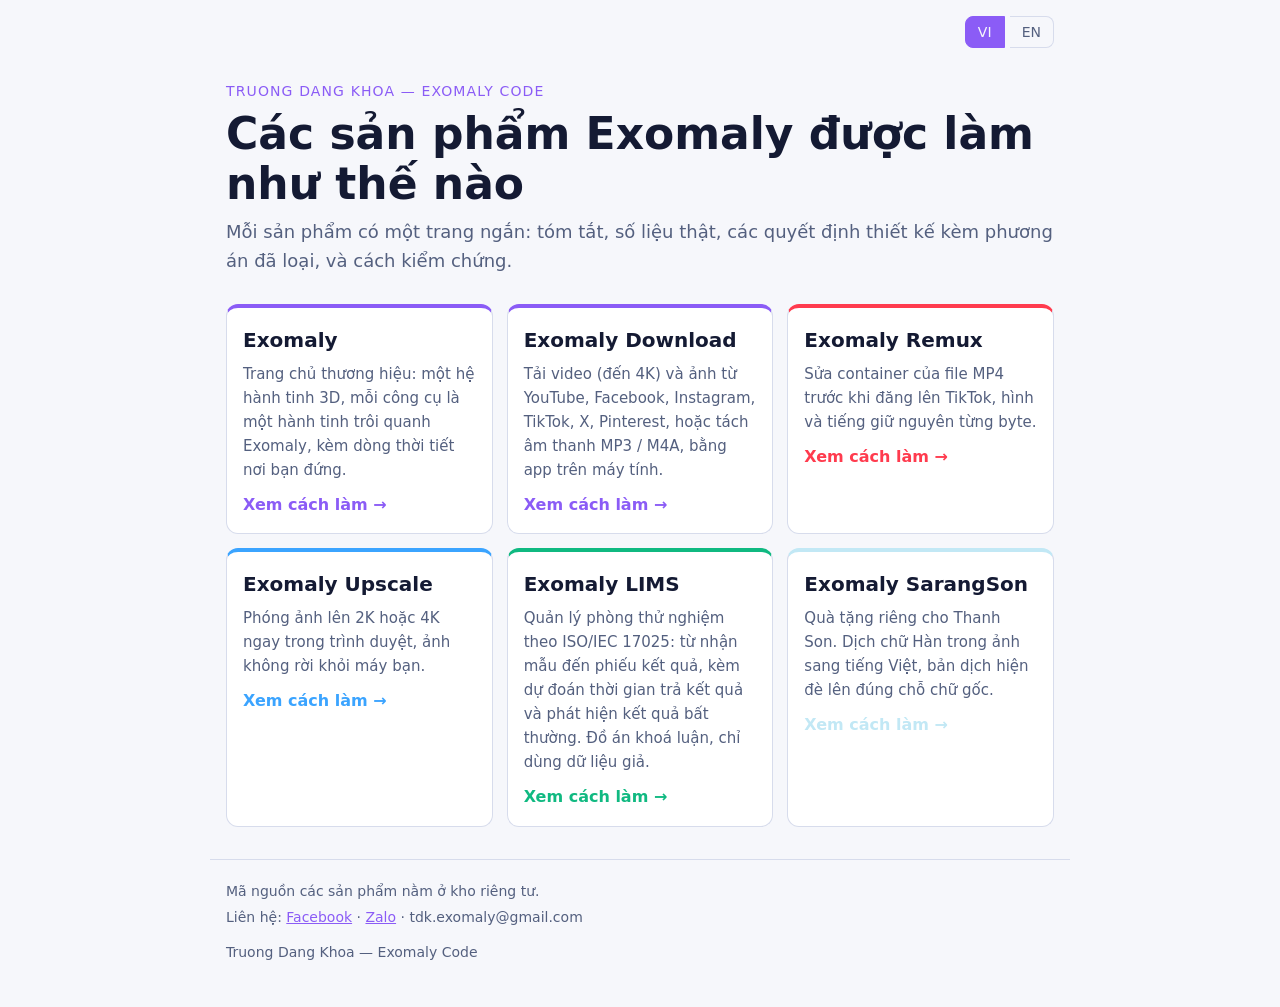
==== docs/index.html @ b7ae2a00 "Home: he hanh tinh 3D len mang 31/10/2026 (content, pages)" ====
<!doctype html>
<html lang="vi" data-lang="vi">
<head>
<meta charset="utf-8">
<meta name="viewport" content="width=device-width, initial-scale=1">
<title>Truong Dang Khoa — Exomaly Code · Cách làm</title>
<meta name="description" content="Cách các sản phẩm Exomaly được làm">
<link rel="stylesheet" href="style.css">
<script src="app.js"></script>
</head>
<body style="--accent: #8B5CF6">
<header class="top">
  <span></span>
  <div class="langs" role="group" aria-label="Language">
    <button type="button" data-set-lang="vi">VI</button>
    <button type="button" data-set-lang="en">EN</button>
  </div>
</header>
<main>
  <p class="eyebrow">Truong Dang Khoa — Exomaly Code</p>
  <h1><span lang="vi">Các sản phẩm Exomaly được làm như thế nào</span><span lang="en">How the Exomaly products are built</span></h1>
  <p class="tagline"><span lang="vi">Mỗi sản phẩm có một trang ngắn: tóm tắt, số liệu thật, các quyết định thiết kế kèm phương án đã loại, và cách kiểm chứng.</span><span lang="en">One short page per product: a summary, real figures, the design decisions with the alternatives rejected, and how it is verified.</span></p>
  <div class="cards"><a class="card" href="home.html" style="--accent: #8B5CF6"><h2>Exomaly</h2><p><span lang="vi">Trang chủ thương hiệu: một hệ hành tinh 3D, mỗi công cụ là một hành tinh trôi quanh Exomaly, kèm dòng thời tiết nơi bạn đứng.</span><span lang="en">Brand home page: a 3D planetary system where each tool is a planet drifting round Exomaly, with a weather line for where you are.</span></p><span class="go"><span lang="vi">Xem cách làm</span><span lang="en">See how it is built</span> →</span></a><a class="card" href="download.html" style="--accent: #8B5CF6"><h2>Exomaly Download</h2><p><span lang="vi">Tải video (đến 4K) và ảnh từ YouTube, Facebook, Instagram, TikTok, X, Pinterest, hoặc tách âm thanh MP3 / M4A, bằng app trên máy tính.</span><span lang="en">Download videos (up to 4K) and pictures from YouTube, Facebook, Instagram, TikTok, X and Pinterest, or extract MP3 / M4A audio, with an app on your PC.</span></p><span class="go"><span lang="vi">Xem cách làm</span><span lang="en">See how it is built</span> →</span></a><a class="card" href="remux.html" style="--accent: #FF3B4E"><h2>Exomaly Remux</h2><p><span lang="vi">Sửa container của file MP4 trước khi đăng lên TikTok, hình và tiếng giữ nguyên từng byte.</span><span lang="en">Fixes the container of an MP4 file before posting to TikTok, picture and sound unchanged byte for byte.</span></p><span class="go"><span lang="vi">Xem cách làm</span><span lang="en">See how it is built</span> →</span></a><a class="card" href="upscale.html" style="--accent: #3BA4FF"><h2>Exomaly Upscale</h2><p><span lang="vi">Phóng ảnh lên 2K hoặc 4K ngay trong trình duyệt, ảnh không rời khỏi máy bạn.</span><span lang="en">Upscales images to 2K or 4K right in the browser, your image never leaves your device.</span></p><span class="go"><span lang="vi">Xem cách làm</span><span lang="en">See how it is built</span> →</span></a><a class="card" href="lims.html" style="--accent: #10B981"><h2>Exomaly LIMS</h2><p><span lang="vi">Quản lý phòng thử nghiệm theo ISO/IEC 17025: từ nhận mẫu đến phiếu kết quả, kèm dự đoán thời gian trả kết quả và phát hiện kết quả bất thường. Đồ án khoá luận, chỉ dùng dữ liệu giả.</span><span lang="en">Laboratory management to ISO/IEC 17025, from sample receipt to the test report, with turnaround-time prediction and anomaly detection. A thesis project, synthetic data only.</span></p><span class="go"><span lang="vi">Xem cách làm</span><span lang="en">See how it is built</span> →</span></a><a class="card" href="sarangson.html" style="--accent: #C2E8F5"><h2>Exomaly SarangSon</h2><p><span lang="vi">Quà tặng riêng cho Thanh Son. Dịch chữ Hàn trong ảnh sang tiếng Việt, bản dịch hiện đè lên đúng chỗ chữ gốc.</span><span lang="en">A private gift for Thanh Son. Translates Korean text in a photo into Vietnamese, with the translation shown over the original words.</span></p><span class="go"><span lang="vi">Xem cách làm</span><span lang="en">See how it is built</span> →</span></a></div>
</main>
<footer>
  <p><span lang="vi">Mã nguồn các sản phẩm nằm ở kho riêng tư.</span><span lang="en">Source code is kept in private repositories.</span></p>
  <p><span lang="vi">Liên hệ</span><span lang="en">Contact</span>: <a href="https://www.facebook.com/Exomaly">Facebook</a> · <a href="https://zalo.me/0334934592">Zalo</a> · tdk.exomaly@gmail.com</p>
  <p class="brand">Truong Dang Khoa — Exomaly Code</p>
</footer>
</body>
</html>
---- docs/style.css ----
:root {
  --bg: #070b18;
  --panel: #0f1630;
  --line: #243056;
  --text: #e8edf9;
  --muted: #9aa7c7;
  --accent: #8b5cf6;
}
@media (prefers-color-scheme: light) {
  :root:not([data-theme="dark"]) {
    --bg: #f6f7fb;
    --panel: #ffffff;
    --line: #d7dcec;
    --text: #141a33;
    --muted: #54607f;
  }
}
* { box-sizing: border-box; }
html { -webkit-text-size-adjust: 100%; }
body {
  margin: 0;
  background: var(--bg);
  color: var(--text);
  font: 16px/1.6 system-ui, -apple-system, "Segoe UI", Roboto, sans-serif;
}
a { color: var(--accent); }
html[data-lang="en"] [lang="vi"],
html:not([data-lang="en"]) [lang="en"] { display: none !important; }

.top, main, footer { max-width: 860px; margin: 0 auto; padding-left: 16px; padding-right: 16px; }
.top { display: flex; justify-content: space-between; align-items: center; padding-top: 16px; padding-bottom: 8px; }
.back { text-decoration: none; color: var(--muted); }
.langs button {
  font: inherit; font-size: 14px; color: var(--muted); background: transparent;
  border: 1px solid var(--line); padding: 4px 12px; cursor: pointer;
}
.langs button:first-child { border-radius: 8px 0 0 8px; }
.langs button:last-child { border-radius: 0 8px 8px 0; border-left: 0; }
html[data-lang="en"] .langs [data-set-lang="en"],
html:not([data-lang="en"]) .langs [data-set-lang="vi"] { color: var(--bg); background: var(--accent); border-color: var(--accent); }

main { padding-top: 24px; padding-bottom: 32px; }
.eyebrow { margin: 0; color: var(--accent); font-size: 14px; letter-spacing: .08em; text-transform: uppercase; }
h1 { margin: 6px 0 8px; font-size: clamp(28px, 6vw, 44px); line-height: 1.15; }
.tagline { margin: 0 0 16px; color: var(--muted); font-size: 18px; }
.cta {
  display: inline-block; padding: 10px 18px; border-radius: 10px; text-decoration: none;
  color: var(--bg); background: var(--accent); font-weight: 600;
}
section { margin-top: 40px; }
h2 { display: flex; align-items: center; gap: 12px; font-size: 22px; margin: 0 0 14px; }
h2 .n {
  display: inline-grid; place-items: center; width: 30px; height: 30px; border-radius: 50%;
  font-size: 15px; color: var(--bg); background: var(--accent);
}
ul { padding-left: 20px; margin: 0; }
li { margin: 8px 0; }

.stats { display: grid; grid-template-columns: repeat(auto-fit, minmax(210px, 1fr)); gap: 12px; }
.stat { background: var(--panel); border: 1px solid var(--line); border-radius: 12px; padding: 14px 16px; }
.stat .v { font-size: 26px; font-weight: 700; color: var(--accent); line-height: 1.2; }
.stat .k { margin-top: 4px; color: var(--muted); font-size: 14px; }
.asof { color: var(--muted); font-size: 14px; }

.dec { background: var(--panel); border: 1px solid var(--line); border-left: 4px solid var(--accent); border-radius: 12px; padding: 14px 16px; margin: 12px 0; }
.dec h3 { margin: 0 0 8px; font-size: 17px; }
.dec dl { margin: 0; }
.dec dt { margin-top: 8px; font-size: 13px; color: var(--muted); text-transform: uppercase; letter-spacing: .06em; }
.dec dd { margin: 2px 0 0; }

.cards { display: grid; grid-template-columns: repeat(auto-fit, minmax(260px, 1fr)); gap: 14px; margin-top: 28px; }
.card {
  display: block; text-decoration: none; color: var(--text); background: var(--panel);
  border: 1px solid var(--line); border-top: 4px solid var(--accent); border-radius: 12px; padding: 16px;
}
.card:hover { border-color: var(--accent); }
.card h2 { margin: 0 0 6px; font-size: 20px; }
.card p { margin: 0 0 10px; color: var(--muted); font-size: 15px; }
.card .go { color: var(--accent); font-weight: 600; }

footer { padding-top: 16px; padding-bottom: 40px; color: var(--muted); font-size: 14px; border-top: 1px solid var(--line); }
footer p { margin: 4px 0; }
footer .brand { margin-top: 12px; }
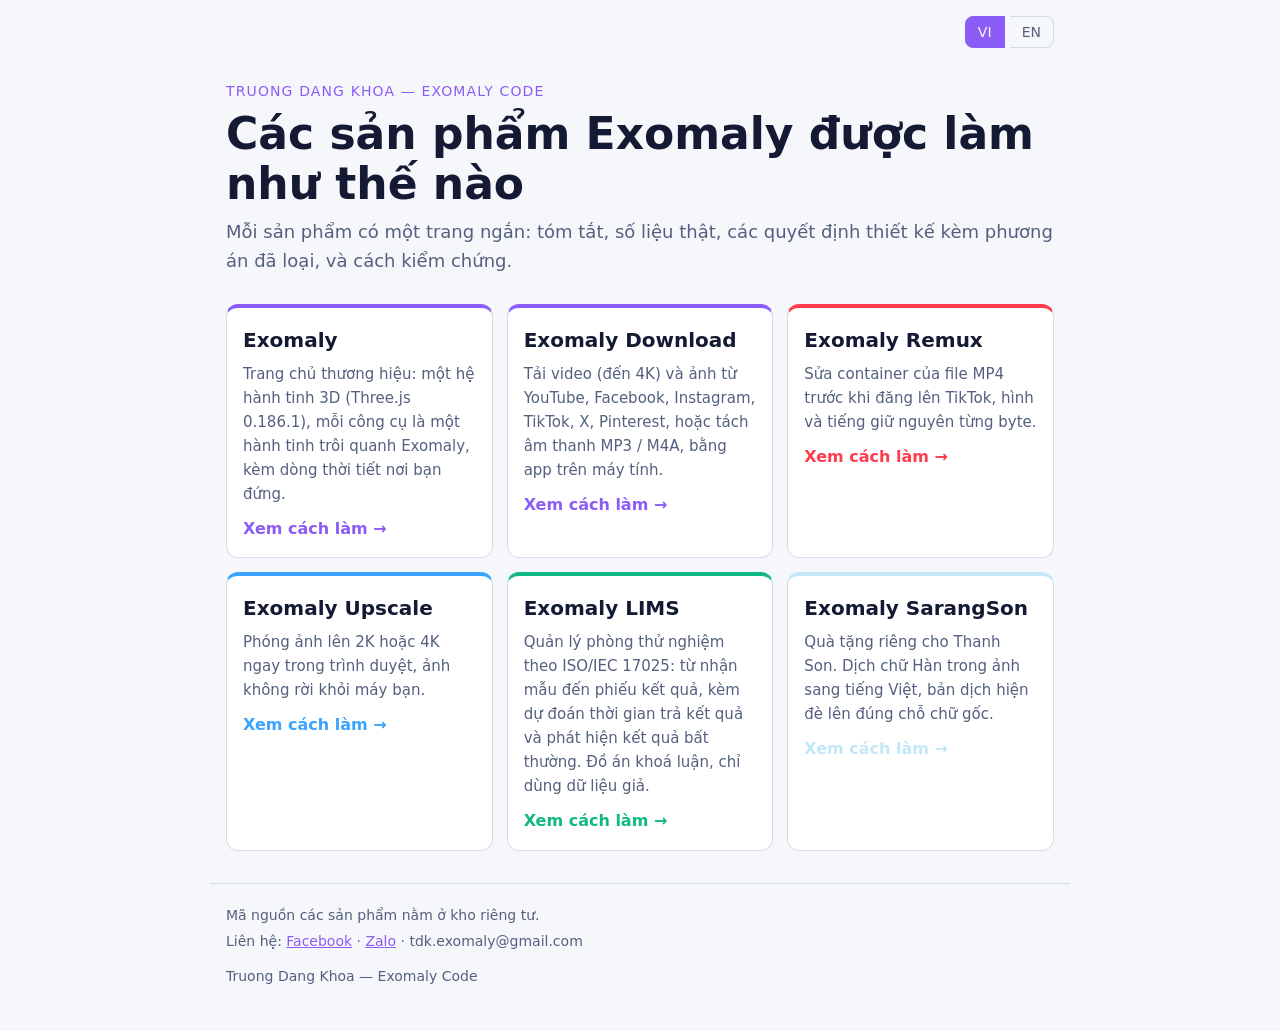
==== commit a4b2dcd4: "Trang Cach lam: muc Exomaly (trang chu) cap nhat so lieu 02/11 va he hanh tinh moi" ====
--- a/docs/index.html
+++ b/docs/index.html
@@ -20,7 +20,7 @@
   <p class="eyebrow">Truong Dang Khoa — Exomaly Code</p>
   <h1><span lang="vi">Các sản phẩm Exomaly được làm như thế nào</span><span lang="en">How the Exomaly products are built</span></h1>
   <p class="tagline"><span lang="vi">Mỗi sản phẩm có một trang ngắn: tóm tắt, số liệu thật, các quyết định thiết kế kèm phương án đã loại, và cách kiểm chứng.</span><span lang="en">One short page per product: a summary, real figures, the design decisions with the alternatives rejected, and how it is verified.</span></p>
-  <div class="cards"><a class="card" href="home.html" style="--accent: #8B5CF6"><h2>Exomaly</h2><p><span lang="vi">Trang chủ thương hiệu: một hệ hành tinh 3D, mỗi công cụ là một hành tinh trôi quanh Exomaly, kèm dòng thời tiết nơi bạn đứng.</span><span lang="en">Brand home page: a 3D planetary system where each tool is a planet drifting round Exomaly, with a weather line for where you are.</span></p><span class="go"><span lang="vi">Xem cách làm</span><span lang="en">See how it is built</span> →</span></a><a class="card" href="download.html" style="--accent: #8B5CF6"><h2>Exomaly Download</h2><p><span lang="vi">Tải video (đến 4K) và ảnh từ YouTube, Facebook, Instagram, TikTok, X, Pinterest, hoặc tách âm thanh MP3 / M4A, bằng app trên máy tính.</span><span lang="en">Download videos (up to 4K) and pictures from YouTube, Facebook, Instagram, TikTok, X and Pinterest, or extract MP3 / M4A audio, with an app on your PC.</span></p><span class="go"><span lang="vi">Xem cách làm</span><span lang="en">See how it is built</span> →</span></a><a class="card" href="remux.html" style="--accent: #FF3B4E"><h2>Exomaly Remux</h2><p><span lang="vi">Sửa container của file MP4 trước khi đăng lên TikTok, hình và tiếng giữ nguyên từng byte.</span><span lang="en">Fixes the container of an MP4 file before posting to TikTok, picture and sound unchanged byte for byte.</span></p><span class="go"><span lang="vi">Xem cách làm</span><span lang="en">See how it is built</span> →</span></a><a class="card" href="upscale.html" style="--accent: #3BA4FF"><h2>Exomaly Upscale</h2><p><span lang="vi">Phóng ảnh lên 2K hoặc 4K ngay trong trình duyệt, ảnh không rời khỏi máy bạn.</span><span lang="en">Upscales images to 2K or 4K right in the browser, your image never leaves your device.</span></p><span class="go"><span lang="vi">Xem cách làm</span><span lang="en">See how it is built</span> →</span></a><a class="card" href="lims.html" style="--accent: #10B981"><h2>Exomaly LIMS</h2><p><span lang="vi">Quản lý phòng thử nghiệm theo ISO/IEC 17025: từ nhận mẫu đến phiếu kết quả, kèm dự đoán thời gian trả kết quả và phát hiện kết quả bất thường. Đồ án khoá luận, chỉ dùng dữ liệu giả.</span><span lang="en">Laboratory management to ISO/IEC 17025, from sample receipt to the test report, with turnaround-time prediction and anomaly detection. A thesis project, synthetic data only.</span></p><span class="go"><span lang="vi">Xem cách làm</span><span lang="en">See how it is built</span> →</span></a><a class="card" href="sarangson.html" style="--accent: #C2E8F5"><h2>Exomaly SarangSon</h2><p><span lang="vi">Quà tặng riêng cho Thanh Son. Dịch chữ Hàn trong ảnh sang tiếng Việt, bản dịch hiện đè lên đúng chỗ chữ gốc.</span><span lang="en">A private gift for Thanh Son. Translates Korean text in a photo into Vietnamese, with the translation shown over the original words.</span></p><span class="go"><span lang="vi">Xem cách làm</span><span lang="en">See how it is built</span> →</span></a></div>
+  <div class="cards"><a class="card" href="home.html" style="--accent: #8B5CF6"><h2>Exomaly</h2><p><span lang="vi">Trang chủ thương hiệu: một hệ hành tinh 3D (Three.js 0.186.1), mỗi công cụ là một hành tinh trôi quanh Exomaly, kèm dòng thời tiết nơi bạn đứng.</span><span lang="en">Brand home page: a 3D planetary system (Three.js 0.186.1) where each tool is a planet drifting round Exomaly, with a weather line for where you are.</span></p><span class="go"><span lang="vi">Xem cách làm</span><span lang="en">See how it is built</span> →</span></a><a class="card" href="download.html" style="--accent: #8B5CF6"><h2>Exomaly Download</h2><p><span lang="vi">Tải video (đến 4K) và ảnh từ YouTube, Facebook, Instagram, TikTok, X, Pinterest, hoặc tách âm thanh MP3 / M4A, bằng app trên máy tính.</span><span lang="en">Download videos (up to 4K) and pictures from YouTube, Facebook, Instagram, TikTok, X and Pinterest, or extract MP3 / M4A audio, with an app on your PC.</span></p><span class="go"><span lang="vi">Xem cách làm</span><span lang="en">See how it is built</span> →</span></a><a class="card" href="remux.html" style="--accent: #FF3B4E"><h2>Exomaly Remux</h2><p><span lang="vi">Sửa container của file MP4 trước khi đăng lên TikTok, hình và tiếng giữ nguyên từng byte.</span><span lang="en">Fixes the container of an MP4 file before posting to TikTok, picture and sound unchanged byte for byte.</span></p><span class="go"><span lang="vi">Xem cách làm</span><span lang="en">See how it is built</span> →</span></a><a class="card" href="upscale.html" style="--accent: #3BA4FF"><h2>Exomaly Upscale</h2><p><span lang="vi">Phóng ảnh lên 2K hoặc 4K ngay trong trình duyệt, ảnh không rời khỏi máy bạn.</span><span lang="en">Upscales images to 2K or 4K right in the browser, your image never leaves your device.</span></p><span class="go"><span lang="vi">Xem cách làm</span><span lang="en">See how it is built</span> →</span></a><a class="card" href="lims.html" style="--accent: #10B981"><h2>Exomaly LIMS</h2><p><span lang="vi">Quản lý phòng thử nghiệm theo ISO/IEC 17025: từ nhận mẫu đến phiếu kết quả, kèm dự đoán thời gian trả kết quả và phát hiện kết quả bất thường. Đồ án khoá luận, chỉ dùng dữ liệu giả.</span><span lang="en">Laboratory management to ISO/IEC 17025, from sample receipt to the test report, with turnaround-time prediction and anomaly detection. A thesis project, synthetic data only.</span></p><span class="go"><span lang="vi">Xem cách làm</span><span lang="en">See how it is built</span> →</span></a><a class="card" href="sarangson.html" style="--accent: #C2E8F5"><h2>Exomaly SarangSon</h2><p><span lang="vi">Quà tặng riêng cho Thanh Son. Dịch chữ Hàn trong ảnh sang tiếng Việt, bản dịch hiện đè lên đúng chỗ chữ gốc.</span><span lang="en">A private gift for Thanh Son. Translates Korean text in a photo into Vietnamese, with the translation shown over the original words.</span></p><span class="go"><span lang="vi">Xem cách làm</span><span lang="en">See how it is built</span> →</span></a></div>
 </main>
 <footer>
   <p><span lang="vi">Mã nguồn các sản phẩm nằm ở kho riêng tư.</span><span lang="en">Source code is kept in private repositories.</span></p>
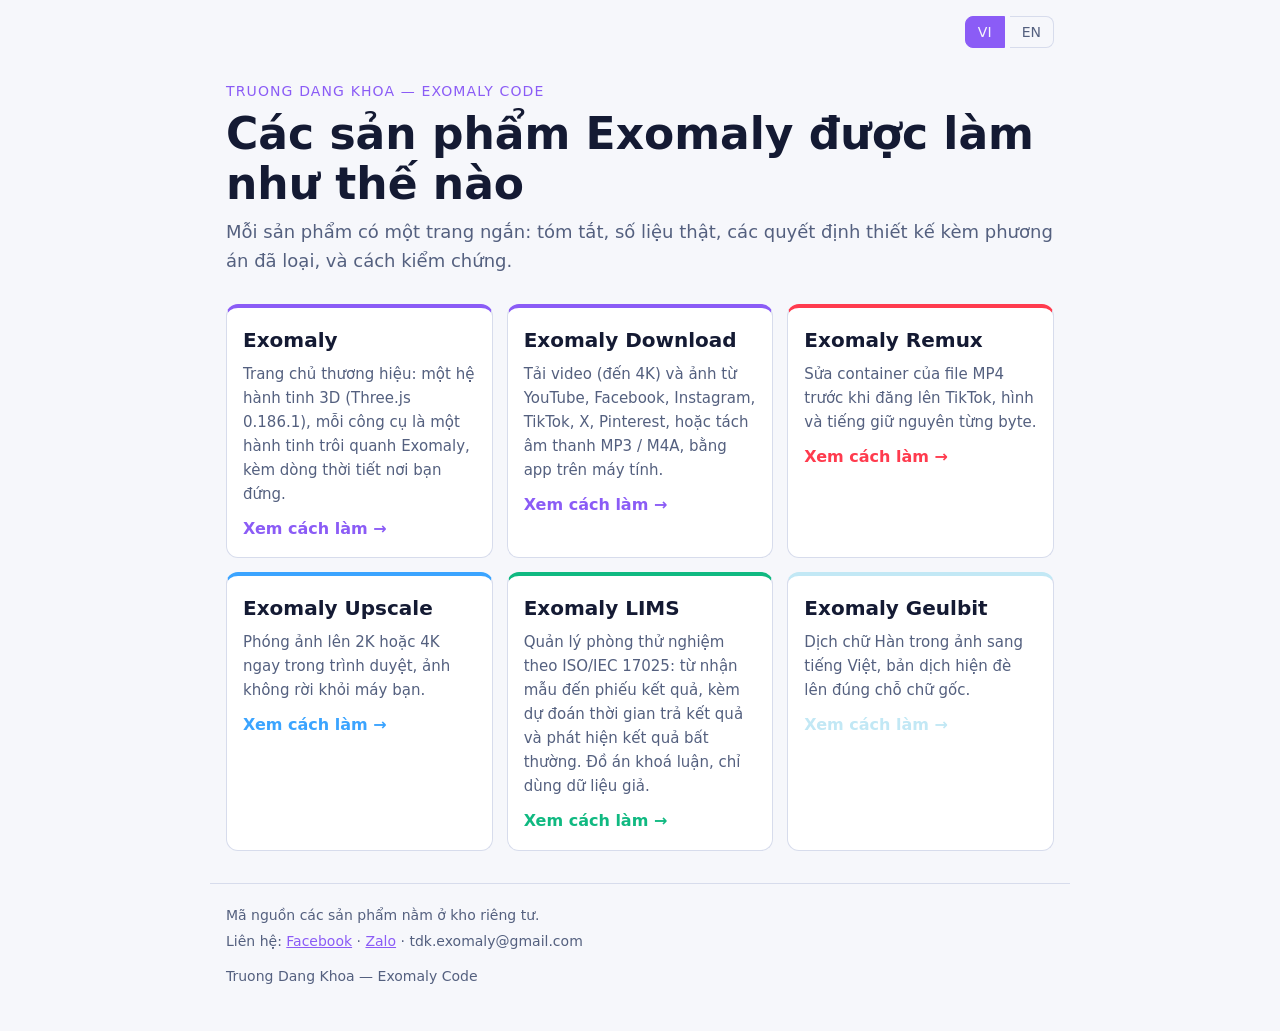
==== commit c750c6d6: "SarangSon doi ten thanh Exomaly Geulbit (geulbit.exomaly.com): README, content, trang Cach lam; bo c" ====
--- a/docs/index.html
+++ b/docs/index.html
@@ -20,7 +20,7 @@
   <p class="eyebrow">Truong Dang Khoa — Exomaly Code</p>
   <h1><span lang="vi">Các sản phẩm Exomaly được làm như thế nào</span><span lang="en">How the Exomaly products are built</span></h1>
   <p class="tagline"><span lang="vi">Mỗi sản phẩm có một trang ngắn: tóm tắt, số liệu thật, các quyết định thiết kế kèm phương án đã loại, và cách kiểm chứng.</span><span lang="en">One short page per product: a summary, real figures, the design decisions with the alternatives rejected, and how it is verified.</span></p>
-  <div class="cards"><a class="card" href="home.html" style="--accent: #8B5CF6"><h2>Exomaly</h2><p><span lang="vi">Trang chủ thương hiệu: một hệ hành tinh 3D (Three.js 0.186.1), mỗi công cụ là một hành tinh trôi quanh Exomaly, kèm dòng thời tiết nơi bạn đứng.</span><span lang="en">Brand home page: a 3D planetary system (Three.js 0.186.1) where each tool is a planet drifting round Exomaly, with a weather line for where you are.</span></p><span class="go"><span lang="vi">Xem cách làm</span><span lang="en">See how it is built</span> →</span></a><a class="card" href="download.html" style="--accent: #8B5CF6"><h2>Exomaly Download</h2><p><span lang="vi">Tải video (đến 4K) và ảnh từ YouTube, Facebook, Instagram, TikTok, X, Pinterest, hoặc tách âm thanh MP3 / M4A, bằng app trên máy tính.</span><span lang="en">Download videos (up to 4K) and pictures from YouTube, Facebook, Instagram, TikTok, X and Pinterest, or extract MP3 / M4A audio, with an app on your PC.</span></p><span class="go"><span lang="vi">Xem cách làm</span><span lang="en">See how it is built</span> →</span></a><a class="card" href="remux.html" style="--accent: #FF3B4E"><h2>Exomaly Remux</h2><p><span lang="vi">Sửa container của file MP4 trước khi đăng lên TikTok, hình và tiếng giữ nguyên từng byte.</span><span lang="en">Fixes the container of an MP4 file before posting to TikTok, picture and sound unchanged byte for byte.</span></p><span class="go"><span lang="vi">Xem cách làm</span><span lang="en">See how it is built</span> →</span></a><a class="card" href="upscale.html" style="--accent: #3BA4FF"><h2>Exomaly Upscale</h2><p><span lang="vi">Phóng ảnh lên 2K hoặc 4K ngay trong trình duyệt, ảnh không rời khỏi máy bạn.</span><span lang="en">Upscales images to 2K or 4K right in the browser, your image never leaves your device.</span></p><span class="go"><span lang="vi">Xem cách làm</span><span lang="en">See how it is built</span> →</span></a><a class="card" href="lims.html" style="--accent: #10B981"><h2>Exomaly LIMS</h2><p><span lang="vi">Quản lý phòng thử nghiệm theo ISO/IEC 17025: từ nhận mẫu đến phiếu kết quả, kèm dự đoán thời gian trả kết quả và phát hiện kết quả bất thường. Đồ án khoá luận, chỉ dùng dữ liệu giả.</span><span lang="en">Laboratory management to ISO/IEC 17025, from sample receipt to the test report, with turnaround-time prediction and anomaly detection. A thesis project, synthetic data only.</span></p><span class="go"><span lang="vi">Xem cách làm</span><span lang="en">See how it is built</span> →</span></a><a class="card" href="sarangson.html" style="--accent: #C2E8F5"><h2>Exomaly SarangSon</h2><p><span lang="vi">Quà tặng riêng cho Thanh Son. Dịch chữ Hàn trong ảnh sang tiếng Việt, bản dịch hiện đè lên đúng chỗ chữ gốc.</span><span lang="en">A private gift for Thanh Son. Translates Korean text in a photo into Vietnamese, with the translation shown over the original words.</span></p><span class="go"><span lang="vi">Xem cách làm</span><span lang="en">See how it is built</span> →</span></a></div>
+  <div class="cards"><a class="card" href="home.html" style="--accent: #8B5CF6"><h2>Exomaly</h2><p><span lang="vi">Trang chủ thương hiệu: một hệ hành tinh 3D (Three.js 0.186.1), mỗi công cụ là một hành tinh trôi quanh Exomaly, kèm dòng thời tiết nơi bạn đứng.</span><span lang="en">Brand home page: a 3D planetary system (Three.js 0.186.1) where each tool is a planet drifting round Exomaly, with a weather line for where you are.</span></p><span class="go"><span lang="vi">Xem cách làm</span><span lang="en">See how it is built</span> →</span></a><a class="card" href="download.html" style="--accent: #8B5CF6"><h2>Exomaly Download</h2><p><span lang="vi">Tải video (đến 4K) và ảnh từ YouTube, Facebook, Instagram, TikTok, X, Pinterest, hoặc tách âm thanh MP3 / M4A, bằng app trên máy tính.</span><span lang="en">Download videos (up to 4K) and pictures from YouTube, Facebook, Instagram, TikTok, X and Pinterest, or extract MP3 / M4A audio, with an app on your PC.</span></p><span class="go"><span lang="vi">Xem cách làm</span><span lang="en">See how it is built</span> →</span></a><a class="card" href="remux.html" style="--accent: #FF3B4E"><h2>Exomaly Remux</h2><p><span lang="vi">Sửa container của file MP4 trước khi đăng lên TikTok, hình và tiếng giữ nguyên từng byte.</span><span lang="en">Fixes the container of an MP4 file before posting to TikTok, picture and sound unchanged byte for byte.</span></p><span class="go"><span lang="vi">Xem cách làm</span><span lang="en">See how it is built</span> →</span></a><a class="card" href="upscale.html" style="--accent: #3BA4FF"><h2>Exomaly Upscale</h2><p><span lang="vi">Phóng ảnh lên 2K hoặc 4K ngay trong trình duyệt, ảnh không rời khỏi máy bạn.</span><span lang="en">Upscales images to 2K or 4K right in the browser, your image never leaves your device.</span></p><span class="go"><span lang="vi">Xem cách làm</span><span lang="en">See how it is built</span> →</span></a><a class="card" href="lims.html" style="--accent: #10B981"><h2>Exomaly LIMS</h2><p><span lang="vi">Quản lý phòng thử nghiệm theo ISO/IEC 17025: từ nhận mẫu đến phiếu kết quả, kèm dự đoán thời gian trả kết quả và phát hiện kết quả bất thường. Đồ án khoá luận, chỉ dùng dữ liệu giả.</span><span lang="en">Laboratory management to ISO/IEC 17025, from sample receipt to the test report, with turnaround-time prediction and anomaly detection. A thesis project, synthetic data only.</span></p><span class="go"><span lang="vi">Xem cách làm</span><span lang="en">See how it is built</span> →</span></a><a class="card" href="geulbit.html" style="--accent: #C2E8F5"><h2>Exomaly Geulbit</h2><p><span lang="vi">Dịch chữ Hàn trong ảnh sang tiếng Việt, bản dịch hiện đè lên đúng chỗ chữ gốc.</span><span lang="en">Translates Korean text in a photo into Vietnamese, with the translation shown over the original words.</span></p><span class="go"><span lang="vi">Xem cách làm</span><span lang="en">See how it is built</span> →</span></a></div>
 </main>
 <footer>
   <p><span lang="vi">Mã nguồn các sản phẩm nằm ở kho riêng tư.</span><span lang="en">Source code is kept in private repositories.</span></p>
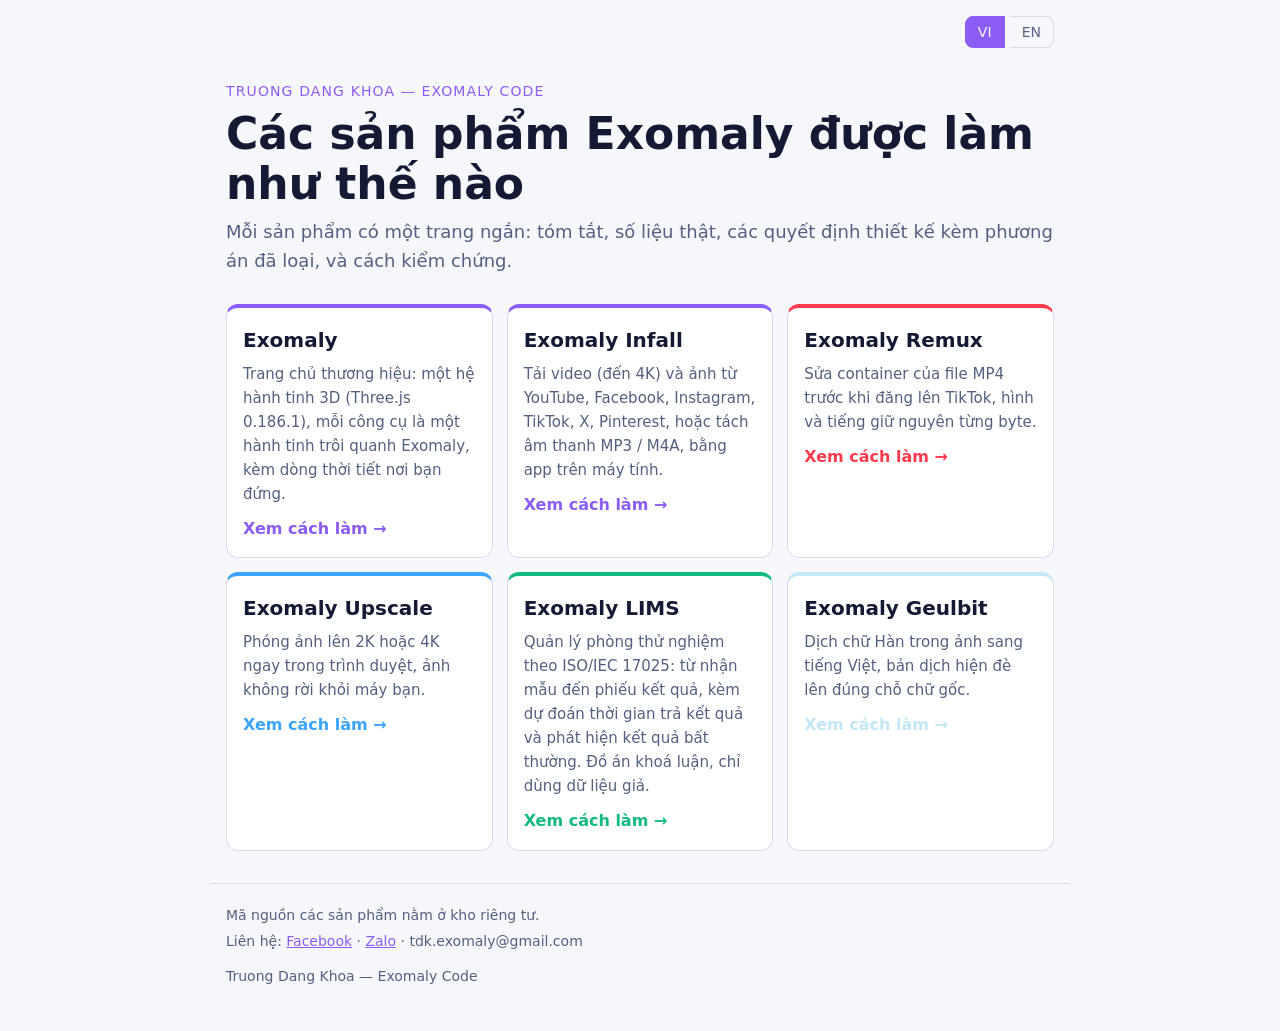
==== commit da4f0177: "Exomaly Download doi ten thanh Exomaly Infall: README, noi dung va trang sinh lai" ====
--- a/docs/index.html
+++ b/docs/index.html
@@ -20,7 +20,7 @@
   <p class="eyebrow">Truong Dang Khoa — Exomaly Code</p>
   <h1><span lang="vi">Các sản phẩm Exomaly được làm như thế nào</span><span lang="en">How the Exomaly products are built</span></h1>
   <p class="tagline"><span lang="vi">Mỗi sản phẩm có một trang ngắn: tóm tắt, số liệu thật, các quyết định thiết kế kèm phương án đã loại, và cách kiểm chứng.</span><span lang="en">One short page per product: a summary, real figures, the design decisions with the alternatives rejected, and how it is verified.</span></p>
-  <div class="cards"><a class="card" href="home.html" style="--accent: #8B5CF6"><h2>Exomaly</h2><p><span lang="vi">Trang chủ thương hiệu: một hệ hành tinh 3D (Three.js 0.186.1), mỗi công cụ là một hành tinh trôi quanh Exomaly, kèm dòng thời tiết nơi bạn đứng.</span><span lang="en">Brand home page: a 3D planetary system (Three.js 0.186.1) where each tool is a planet drifting round Exomaly, with a weather line for where you are.</span></p><span class="go"><span lang="vi">Xem cách làm</span><span lang="en">See how it is built</span> →</span></a><a class="card" href="download.html" style="--accent: #8B5CF6"><h2>Exomaly Download</h2><p><span lang="vi">Tải video (đến 4K) và ảnh từ YouTube, Facebook, Instagram, TikTok, X, Pinterest, hoặc tách âm thanh MP3 / M4A, bằng app trên máy tính.</span><span lang="en">Download videos (up to 4K) and pictures from YouTube, Facebook, Instagram, TikTok, X and Pinterest, or extract MP3 / M4A audio, with an app on your PC.</span></p><span class="go"><span lang="vi">Xem cách làm</span><span lang="en">See how it is built</span> →</span></a><a class="card" href="remux.html" style="--accent: #FF3B4E"><h2>Exomaly Remux</h2><p><span lang="vi">Sửa container của file MP4 trước khi đăng lên TikTok, hình và tiếng giữ nguyên từng byte.</span><span lang="en">Fixes the container of an MP4 file before posting to TikTok, picture and sound unchanged byte for byte.</span></p><span class="go"><span lang="vi">Xem cách làm</span><span lang="en">See how it is built</span> →</span></a><a class="card" href="upscale.html" style="--accent: #3BA4FF"><h2>Exomaly Upscale</h2><p><span lang="vi">Phóng ảnh lên 2K hoặc 4K ngay trong trình duyệt, ảnh không rời khỏi máy bạn.</span><span lang="en">Upscales images to 2K or 4K right in the browser, your image never leaves your device.</span></p><span class="go"><span lang="vi">Xem cách làm</span><span lang="en">See how it is built</span> →</span></a><a class="card" href="lims.html" style="--accent: #10B981"><h2>Exomaly LIMS</h2><p><span lang="vi">Quản lý phòng thử nghiệm theo ISO/IEC 17025: từ nhận mẫu đến phiếu kết quả, kèm dự đoán thời gian trả kết quả và phát hiện kết quả bất thường. Đồ án khoá luận, chỉ dùng dữ liệu giả.</span><span lang="en">Laboratory management to ISO/IEC 17025, from sample receipt to the test report, with turnaround-time prediction and anomaly detection. A thesis project, synthetic data only.</span></p><span class="go"><span lang="vi">Xem cách làm</span><span lang="en">See how it is built</span> →</span></a><a class="card" href="geulbit.html" style="--accent: #C2E8F5"><h2>Exomaly Geulbit</h2><p><span lang="vi">Dịch chữ Hàn trong ảnh sang tiếng Việt, bản dịch hiện đè lên đúng chỗ chữ gốc.</span><span lang="en">Translates Korean text in a photo into Vietnamese, with the translation shown over the original words.</span></p><span class="go"><span lang="vi">Xem cách làm</span><span lang="en">See how it is built</span> →</span></a></div>
+  <div class="cards"><a class="card" href="home.html" style="--accent: #8B5CF6"><h2>Exomaly</h2><p><span lang="vi">Trang chủ thương hiệu: một hệ hành tinh 3D (Three.js 0.186.1), mỗi công cụ là một hành tinh trôi quanh Exomaly, kèm dòng thời tiết nơi bạn đứng.</span><span lang="en">Brand home page: a 3D planetary system (Three.js 0.186.1) where each tool is a planet drifting round Exomaly, with a weather line for where you are.</span></p><span class="go"><span lang="vi">Xem cách làm</span><span lang="en">See how it is built</span> →</span></a><a class="card" href="download.html" style="--accent: #8B5CF6"><h2>Exomaly Infall</h2><p><span lang="vi">Tải video (đến 4K) và ảnh từ YouTube, Facebook, Instagram, TikTok, X, Pinterest, hoặc tách âm thanh MP3 / M4A, bằng app trên máy tính.</span><span lang="en">Download videos (up to 4K) and pictures from YouTube, Facebook, Instagram, TikTok, X and Pinterest, or extract MP3 / M4A audio, with an app on your PC.</span></p><span class="go"><span lang="vi">Xem cách làm</span><span lang="en">See how it is built</span> →</span></a><a class="card" href="remux.html" style="--accent: #FF3B4E"><h2>Exomaly Remux</h2><p><span lang="vi">Sửa container của file MP4 trước khi đăng lên TikTok, hình và tiếng giữ nguyên từng byte.</span><span lang="en">Fixes the container of an MP4 file before posting to TikTok, picture and sound unchanged byte for byte.</span></p><span class="go"><span lang="vi">Xem cách làm</span><span lang="en">See how it is built</span> →</span></a><a class="card" href="upscale.html" style="--accent: #3BA4FF"><h2>Exomaly Upscale</h2><p><span lang="vi">Phóng ảnh lên 2K hoặc 4K ngay trong trình duyệt, ảnh không rời khỏi máy bạn.</span><span lang="en">Upscales images to 2K or 4K right in the browser, your image never leaves your device.</span></p><span class="go"><span lang="vi">Xem cách làm</span><span lang="en">See how it is built</span> →</span></a><a class="card" href="lims.html" style="--accent: #10B981"><h2>Exomaly LIMS</h2><p><span lang="vi">Quản lý phòng thử nghiệm theo ISO/IEC 17025: từ nhận mẫu đến phiếu kết quả, kèm dự đoán thời gian trả kết quả và phát hiện kết quả bất thường. Đồ án khoá luận, chỉ dùng dữ liệu giả.</span><span lang="en">Laboratory management to ISO/IEC 17025, from sample receipt to the test report, with turnaround-time prediction and anomaly detection. A thesis project, synthetic data only.</span></p><span class="go"><span lang="vi">Xem cách làm</span><span lang="en">See how it is built</span> →</span></a><a class="card" href="geulbit.html" style="--accent: #C2E8F5"><h2>Exomaly Geulbit</h2><p><span lang="vi">Dịch chữ Hàn trong ảnh sang tiếng Việt, bản dịch hiện đè lên đúng chỗ chữ gốc.</span><span lang="en">Translates Korean text in a photo into Vietnamese, with the translation shown over the original words.</span></p><span class="go"><span lang="vi">Xem cách làm</span><span lang="en">See how it is built</span> →</span></a></div>
 </main>
 <footer>
   <p><span lang="vi">Mã nguồn các sản phẩm nằm ở kho riêng tư.</span><span lang="en">Source code is kept in private repositories.</span></p>
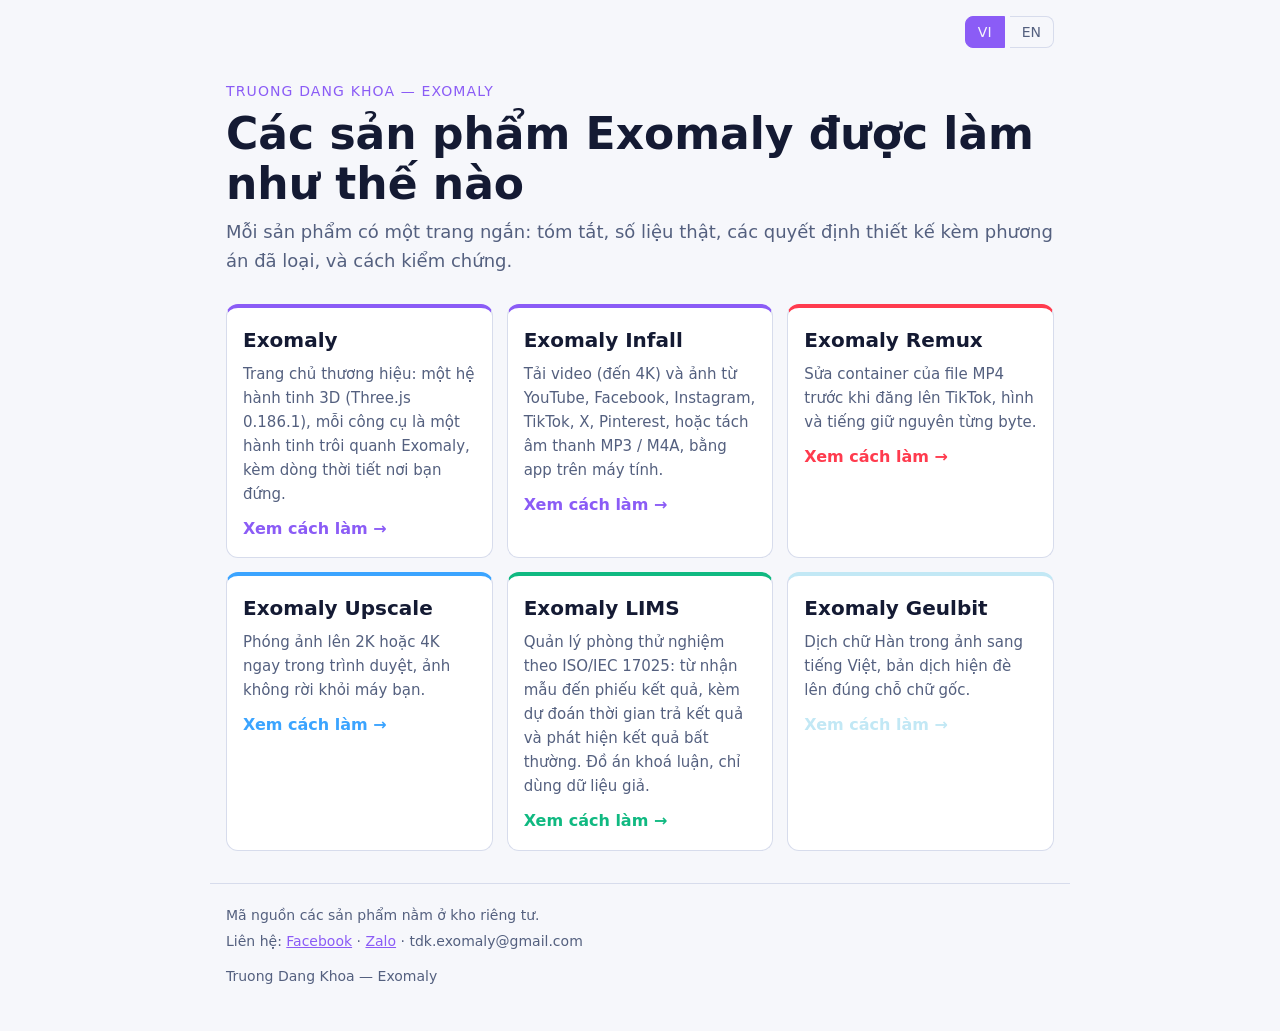
==== commit e744a184: "Ten thuong hieu "Truong Dang Khoa — Exomaly Code" thanh "Truong Dang Khoa — Exomaly" (20/11/2026): R" ====
--- a/docs/index.html
+++ b/docs/index.html
@@ -3,7 +3,7 @@
 <head>
 <meta charset="utf-8">
 <meta name="viewport" content="width=device-width, initial-scale=1">
-<title>Truong Dang Khoa — Exomaly Code · Cách làm</title>
+<title>Truong Dang Khoa — Exomaly · Cách làm</title>
 <meta name="description" content="Cách các sản phẩm Exomaly được làm">
 <link rel="stylesheet" href="style.css">
 <script src="app.js"></script>
@@ -17,7 +17,7 @@
   </div>
 </header>
 <main>
-  <p class="eyebrow">Truong Dang Khoa — Exomaly Code</p>
+  <p class="eyebrow">Truong Dang Khoa — Exomaly</p>
   <h1><span lang="vi">Các sản phẩm Exomaly được làm như thế nào</span><span lang="en">How the Exomaly products are built</span></h1>
   <p class="tagline"><span lang="vi">Mỗi sản phẩm có một trang ngắn: tóm tắt, số liệu thật, các quyết định thiết kế kèm phương án đã loại, và cách kiểm chứng.</span><span lang="en">One short page per product: a summary, real figures, the design decisions with the alternatives rejected, and how it is verified.</span></p>
   <div class="cards"><a class="card" href="home.html" style="--accent: #8B5CF6"><h2>Exomaly</h2><p><span lang="vi">Trang chủ thương hiệu: một hệ hành tinh 3D (Three.js 0.186.1), mỗi công cụ là một hành tinh trôi quanh Exomaly, kèm dòng thời tiết nơi bạn đứng.</span><span lang="en">Brand home page: a 3D planetary system (Three.js 0.186.1) where each tool is a planet drifting round Exomaly, with a weather line for where you are.</span></p><span class="go"><span lang="vi">Xem cách làm</span><span lang="en">See how it is built</span> →</span></a><a class="card" href="download.html" style="--accent: #8B5CF6"><h2>Exomaly Infall</h2><p><span lang="vi">Tải video (đến 4K) và ảnh từ YouTube, Facebook, Instagram, TikTok, X, Pinterest, hoặc tách âm thanh MP3 / M4A, bằng app trên máy tính.</span><span lang="en">Download videos (up to 4K) and pictures from YouTube, Facebook, Instagram, TikTok, X and Pinterest, or extract MP3 / M4A audio, with an app on your PC.</span></p><span class="go"><span lang="vi">Xem cách làm</span><span lang="en">See how it is built</span> →</span></a><a class="card" href="remux.html" style="--accent: #FF3B4E"><h2>Exomaly Remux</h2><p><span lang="vi">Sửa container của file MP4 trước khi đăng lên TikTok, hình và tiếng giữ nguyên từng byte.</span><span lang="en">Fixes the container of an MP4 file before posting to TikTok, picture and sound unchanged byte for byte.</span></p><span class="go"><span lang="vi">Xem cách làm</span><span lang="en">See how it is built</span> →</span></a><a class="card" href="upscale.html" style="--accent: #3BA4FF"><h2>Exomaly Upscale</h2><p><span lang="vi">Phóng ảnh lên 2K hoặc 4K ngay trong trình duyệt, ảnh không rời khỏi máy bạn.</span><span lang="en">Upscales images to 2K or 4K right in the browser, your image never leaves your device.</span></p><span class="go"><span lang="vi">Xem cách làm</span><span lang="en">See how it is built</span> →</span></a><a class="card" href="lims.html" style="--accent: #10B981"><h2>Exomaly LIMS</h2><p><span lang="vi">Quản lý phòng thử nghiệm theo ISO/IEC 17025: từ nhận mẫu đến phiếu kết quả, kèm dự đoán thời gian trả kết quả và phát hiện kết quả bất thường. Đồ án khoá luận, chỉ dùng dữ liệu giả.</span><span lang="en">Laboratory management to ISO/IEC 17025, from sample receipt to the test report, with turnaround-time prediction and anomaly detection. A thesis project, synthetic data only.</span></p><span class="go"><span lang="vi">Xem cách làm</span><span lang="en">See how it is built</span> →</span></a><a class="card" href="geulbit.html" style="--accent: #C2E8F5"><h2>Exomaly Geulbit</h2><p><span lang="vi">Dịch chữ Hàn trong ảnh sang tiếng Việt, bản dịch hiện đè lên đúng chỗ chữ gốc.</span><span lang="en">Translates Korean text in a photo into Vietnamese, with the translation shown over the original words.</span></p><span class="go"><span lang="vi">Xem cách làm</span><span lang="en">See how it is built</span> →</span></a></div>
@@ -25,7 +25,7 @@
 <footer>
   <p><span lang="vi">Mã nguồn các sản phẩm nằm ở kho riêng tư.</span><span lang="en">Source code is kept in private repositories.</span></p>
   <p><span lang="vi">Liên hệ</span><span lang="en">Contact</span>: <a href="https://www.facebook.com/Exomaly">Facebook</a> · <a href="https://zalo.me/0334934592">Zalo</a> · tdk.exomaly@gmail.com</p>
-  <p class="brand">Truong Dang Khoa — Exomaly Code</p>
+  <p class="brand">Truong Dang Khoa — Exomaly</p>
 </footer>
 </body>
 </html>
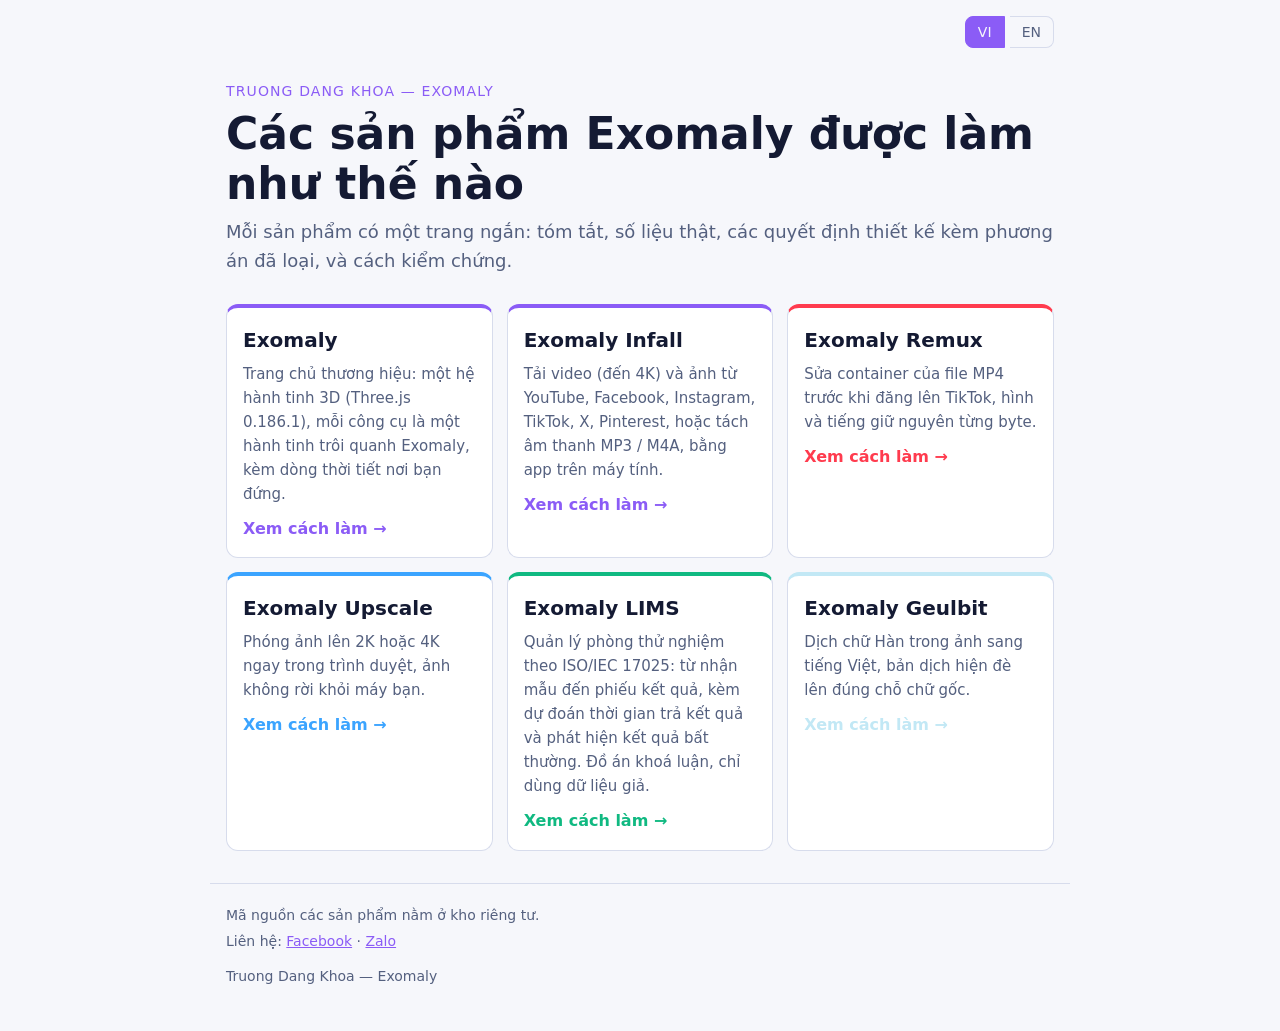
==== commit 1ec90d88: "Lien he: bo email dang chu, Zalo thanh nut "Nhan tin" (README va 7 trang docs) Kiem: none (docs; da " ====
--- a/docs/index.html
+++ b/docs/index.html
@@ -24,7 +24,7 @@
 </main>
 <footer>
   <p><span lang="vi">Mã nguồn các sản phẩm nằm ở kho riêng tư.</span><span lang="en">Source code is kept in private repositories.</span></p>
-  <p><span lang="vi">Liên hệ</span><span lang="en">Contact</span>: <a href="https://www.facebook.com/Exomaly">Facebook</a> · <a href="https://zalo.me/0334934592">Zalo</a> · tdk.exomaly@gmail.com</p>
+  <p><span lang="vi">Liên hệ</span><span lang="en">Contact</span>: <a href="https://www.facebook.com/Exomaly">Facebook</a> · <a href="https://zalo.me/0334934592">Zalo</a></p>
   <p class="brand">Truong Dang Khoa — Exomaly</p>
 </footer>
 </body>
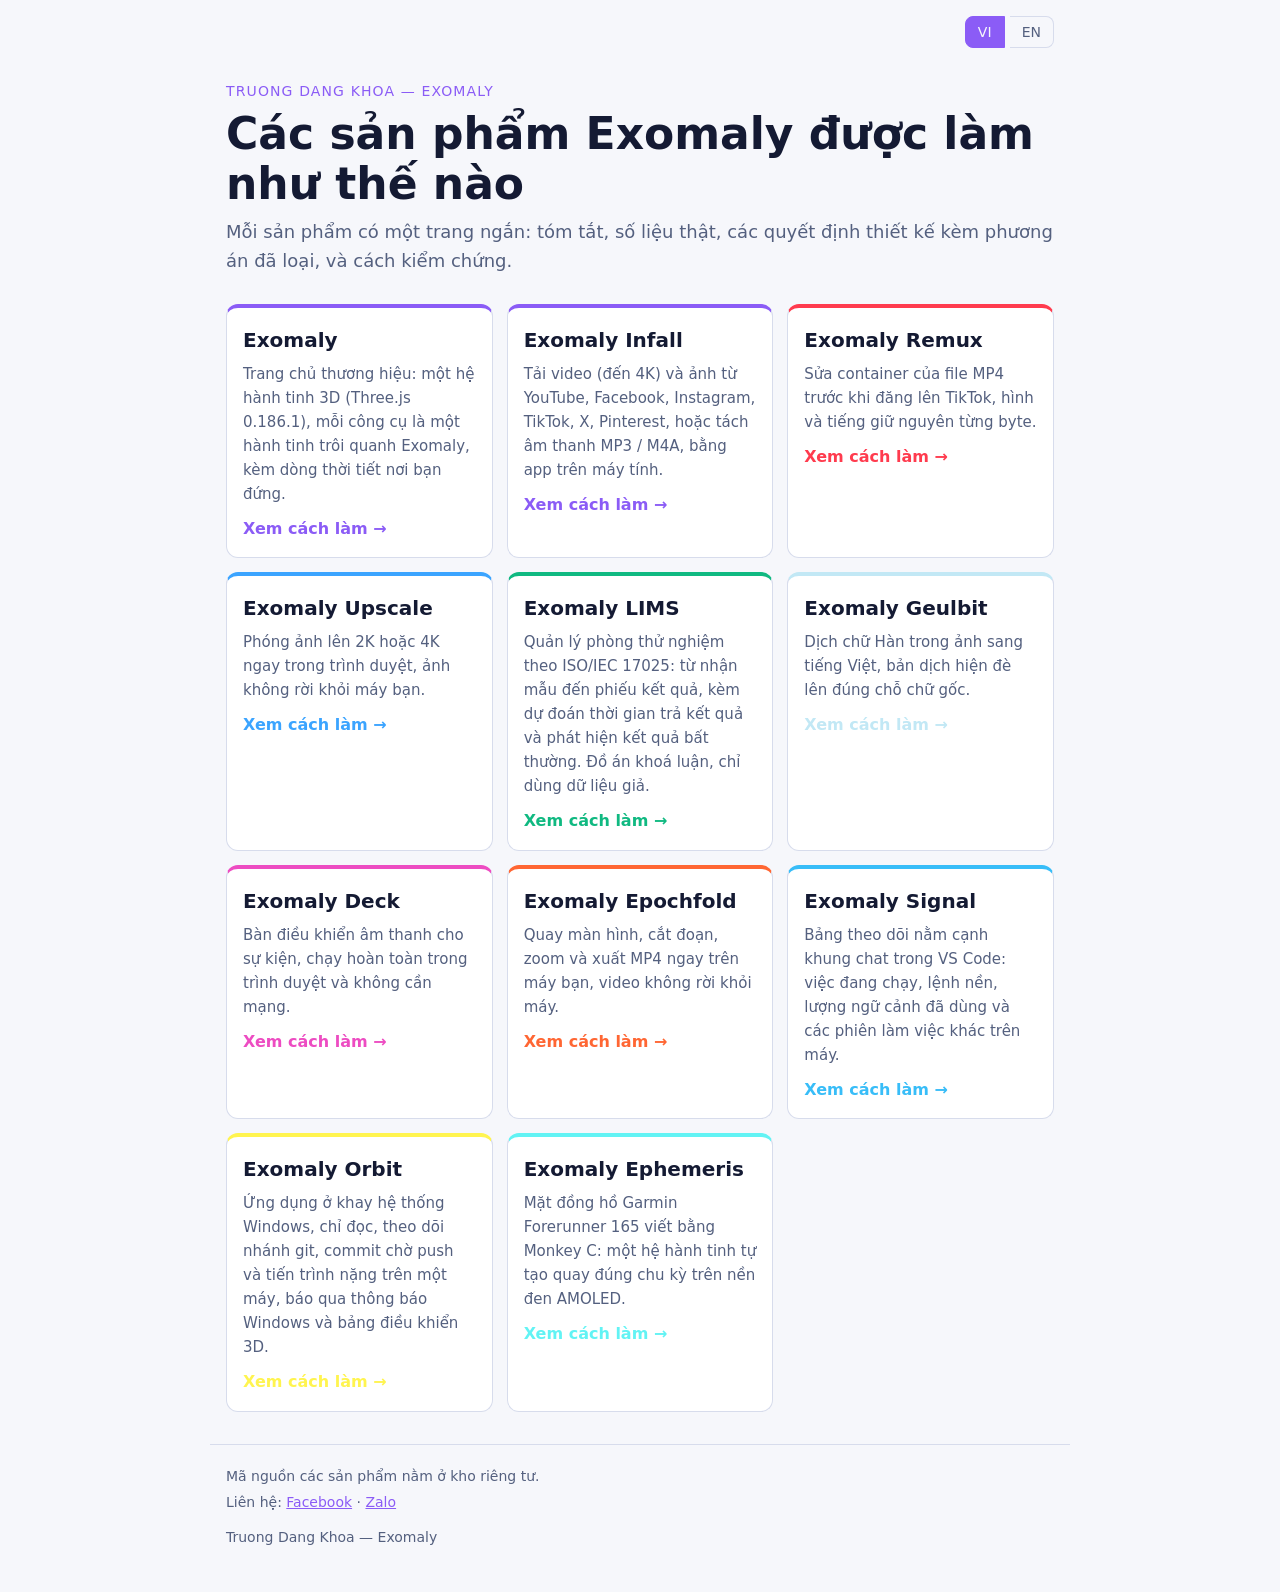
==== commit 849ce739: "Cach lam: them 5 trang (Deck, Epochfold, Signal, Orbit, Ephemeris); build_pages cho san pham khong c" ====
--- a/docs/index.html
+++ b/docs/index.html
@@ -20,7 +20,7 @@
   <p class="eyebrow">Truong Dang Khoa — Exomaly</p>
   <h1><span lang="vi">Các sản phẩm Exomaly được làm như thế nào</span><span lang="en">How the Exomaly products are built</span></h1>
   <p class="tagline"><span lang="vi">Mỗi sản phẩm có một trang ngắn: tóm tắt, số liệu thật, các quyết định thiết kế kèm phương án đã loại, và cách kiểm chứng.</span><span lang="en">One short page per product: a summary, real figures, the design decisions with the alternatives rejected, and how it is verified.</span></p>
-  <div class="cards"><a class="card" href="home.html" style="--accent: #8B5CF6"><h2>Exomaly</h2><p><span lang="vi">Trang chủ thương hiệu: một hệ hành tinh 3D (Three.js 0.186.1), mỗi công cụ là một hành tinh trôi quanh Exomaly, kèm dòng thời tiết nơi bạn đứng.</span><span lang="en">Brand home page: a 3D planetary system (Three.js 0.186.1) where each tool is a planet drifting round Exomaly, with a weather line for where you are.</span></p><span class="go"><span lang="vi">Xem cách làm</span><span lang="en">See how it is built</span> →</span></a><a class="card" href="download.html" style="--accent: #8B5CF6"><h2>Exomaly Infall</h2><p><span lang="vi">Tải video (đến 4K) và ảnh từ YouTube, Facebook, Instagram, TikTok, X, Pinterest, hoặc tách âm thanh MP3 / M4A, bằng app trên máy tính.</span><span lang="en">Download videos (up to 4K) and pictures from YouTube, Facebook, Instagram, TikTok, X and Pinterest, or extract MP3 / M4A audio, with an app on your PC.</span></p><span class="go"><span lang="vi">Xem cách làm</span><span lang="en">See how it is built</span> →</span></a><a class="card" href="remux.html" style="--accent: #FF3B4E"><h2>Exomaly Remux</h2><p><span lang="vi">Sửa container của file MP4 trước khi đăng lên TikTok, hình và tiếng giữ nguyên từng byte.</span><span lang="en">Fixes the container of an MP4 file before posting to TikTok, picture and sound unchanged byte for byte.</span></p><span class="go"><span lang="vi">Xem cách làm</span><span lang="en">See how it is built</span> →</span></a><a class="card" href="upscale.html" style="--accent: #3BA4FF"><h2>Exomaly Upscale</h2><p><span lang="vi">Phóng ảnh lên 2K hoặc 4K ngay trong trình duyệt, ảnh không rời khỏi máy bạn.</span><span lang="en">Upscales images to 2K or 4K right in the browser, your image never leaves your device.</span></p><span class="go"><span lang="vi">Xem cách làm</span><span lang="en">See how it is built</span> →</span></a><a class="card" href="lims.html" style="--accent: #10B981"><h2>Exomaly LIMS</h2><p><span lang="vi">Quản lý phòng thử nghiệm theo ISO/IEC 17025: từ nhận mẫu đến phiếu kết quả, kèm dự đoán thời gian trả kết quả và phát hiện kết quả bất thường. Đồ án khoá luận, chỉ dùng dữ liệu giả.</span><span lang="en">Laboratory management to ISO/IEC 17025, from sample receipt to the test report, with turnaround-time prediction and anomaly detection. A thesis project, synthetic data only.</span></p><span class="go"><span lang="vi">Xem cách làm</span><span lang="en">See how it is built</span> →</span></a><a class="card" href="geulbit.html" style="--accent: #C2E8F5"><h2>Exomaly Geulbit</h2><p><span lang="vi">Dịch chữ Hàn trong ảnh sang tiếng Việt, bản dịch hiện đè lên đúng chỗ chữ gốc.</span><span lang="en">Translates Korean text in a photo into Vietnamese, with the translation shown over the original words.</span></p><span class="go"><span lang="vi">Xem cách làm</span><span lang="en">See how it is built</span> →</span></a></div>
+  <div class="cards"><a class="card" href="home.html" style="--accent: #8B5CF6"><h2>Exomaly</h2><p><span lang="vi">Trang chủ thương hiệu: một hệ hành tinh 3D (Three.js 0.186.1), mỗi công cụ là một hành tinh trôi quanh Exomaly, kèm dòng thời tiết nơi bạn đứng.</span><span lang="en">Brand home page: a 3D planetary system (Three.js 0.186.1) where each tool is a planet drifting round Exomaly, with a weather line for where you are.</span></p><span class="go"><span lang="vi">Xem cách làm</span><span lang="en">See how it is built</span> →</span></a><a class="card" href="download.html" style="--accent: #8B5CF6"><h2>Exomaly Infall</h2><p><span lang="vi">Tải video (đến 4K) và ảnh từ YouTube, Facebook, Instagram, TikTok, X, Pinterest, hoặc tách âm thanh MP3 / M4A, bằng app trên máy tính.</span><span lang="en">Download videos (up to 4K) and pictures from YouTube, Facebook, Instagram, TikTok, X and Pinterest, or extract MP3 / M4A audio, with an app on your PC.</span></p><span class="go"><span lang="vi">Xem cách làm</span><span lang="en">See how it is built</span> →</span></a><a class="card" href="remux.html" style="--accent: #FF3B4E"><h2>Exomaly Remux</h2><p><span lang="vi">Sửa container của file MP4 trước khi đăng lên TikTok, hình và tiếng giữ nguyên từng byte.</span><span lang="en">Fixes the container of an MP4 file before posting to TikTok, picture and sound unchanged byte for byte.</span></p><span class="go"><span lang="vi">Xem cách làm</span><span lang="en">See how it is built</span> →</span></a><a class="card" href="upscale.html" style="--accent: #3BA4FF"><h2>Exomaly Upscale</h2><p><span lang="vi">Phóng ảnh lên 2K hoặc 4K ngay trong trình duyệt, ảnh không rời khỏi máy bạn.</span><span lang="en">Upscales images to 2K or 4K right in the browser, your image never leaves your device.</span></p><span class="go"><span lang="vi">Xem cách làm</span><span lang="en">See how it is built</span> →</span></a><a class="card" href="lims.html" style="--accent: #10B981"><h2>Exomaly LIMS</h2><p><span lang="vi">Quản lý phòng thử nghiệm theo ISO/IEC 17025: từ nhận mẫu đến phiếu kết quả, kèm dự đoán thời gian trả kết quả và phát hiện kết quả bất thường. Đồ án khoá luận, chỉ dùng dữ liệu giả.</span><span lang="en">Laboratory management to ISO/IEC 17025, from sample receipt to the test report, with turnaround-time prediction and anomaly detection. A thesis project, synthetic data only.</span></p><span class="go"><span lang="vi">Xem cách làm</span><span lang="en">See how it is built</span> →</span></a><a class="card" href="geulbit.html" style="--accent: #C2E8F5"><h2>Exomaly Geulbit</h2><p><span lang="vi">Dịch chữ Hàn trong ảnh sang tiếng Việt, bản dịch hiện đè lên đúng chỗ chữ gốc.</span><span lang="en">Translates Korean text in a photo into Vietnamese, with the translation shown over the original words.</span></p><span class="go"><span lang="vi">Xem cách làm</span><span lang="en">See how it is built</span> →</span></a><a class="card" href="deck.html" style="--accent: #ed4cc2"><h2>Exomaly Deck</h2><p><span lang="vi">Bàn điều khiển âm thanh cho sự kiện, chạy hoàn toàn trong trình duyệt và không cần mạng.</span><span lang="en">A sound console for live events that runs entirely in the browser and needs no network.</span></p><span class="go"><span lang="vi">Xem cách làm</span><span lang="en">See how it is built</span> →</span></a><a class="card" href="epochfold.html" style="--accent: #FF6633"><h2>Exomaly Epochfold</h2><p><span lang="vi">Quay màn hình, cắt đoạn, zoom và xuất MP4 ngay trên máy bạn, video không rời khỏi máy.</span><span lang="en">Records the screen, trims, zooms and exports MP4 right on your machine, the video never leaves your device.</span></p><span class="go"><span lang="vi">Xem cách làm</span><span lang="en">See how it is built</span> →</span></a><a class="card" href="signal.html" style="--accent: #38BDF8"><h2>Exomaly Signal</h2><p><span lang="vi">Bảng theo dõi nằm cạnh khung chat trong VS Code: việc đang chạy, lệnh nền, lượng ngữ cảnh đã dùng và các phiên làm việc khác trên máy.</span><span lang="en">A monitoring pane beside the chat in VS Code: what is running, background commands, how much context has been used, and the other sessions on the machine.</span></p><span class="go"><span lang="vi">Xem cách làm</span><span lang="en">See how it is built</span> →</span></a><a class="card" href="orbit.html" style="--accent: #FFF44F"><h2>Exomaly Orbit</h2><p><span lang="vi">Ứng dụng ở khay hệ thống Windows, chỉ đọc, theo dõi nhánh git, commit chờ push và tiến trình nặng trên một máy, báo qua thông báo Windows và bảng điều khiển 3D.</span><span lang="en">A read-only Windows system-tray app that watches git branches, commits waiting to be pushed and heavy processes on one machine, and reports through Windows notifications and a 3D dashboard.</span></p><span class="go"><span lang="vi">Xem cách làm</span><span lang="en">See how it is built</span> →</span></a><a class="card" href="ephemeris.html" style="--accent: #62F3F4"><h2>Exomaly Ephemeris</h2><p><span lang="vi">Mặt đồng hồ Garmin Forerunner 165 viết bằng Monkey C: một hệ hành tinh tự tạo quay đúng chu kỳ trên nền đen AMOLED.</span><span lang="en">A Garmin Forerunner 165 watch face written in Monkey C: a made-up planetary system turning at its true periods on AMOLED black.</span></p><span class="go"><span lang="vi">Xem cách làm</span><span lang="en">See how it is built</span> →</span></a></div>
 </main>
 <footer>
   <p><span lang="vi">Mã nguồn các sản phẩm nằm ở kho riêng tư.</span><span lang="en">Source code is kept in private repositories.</span></p>
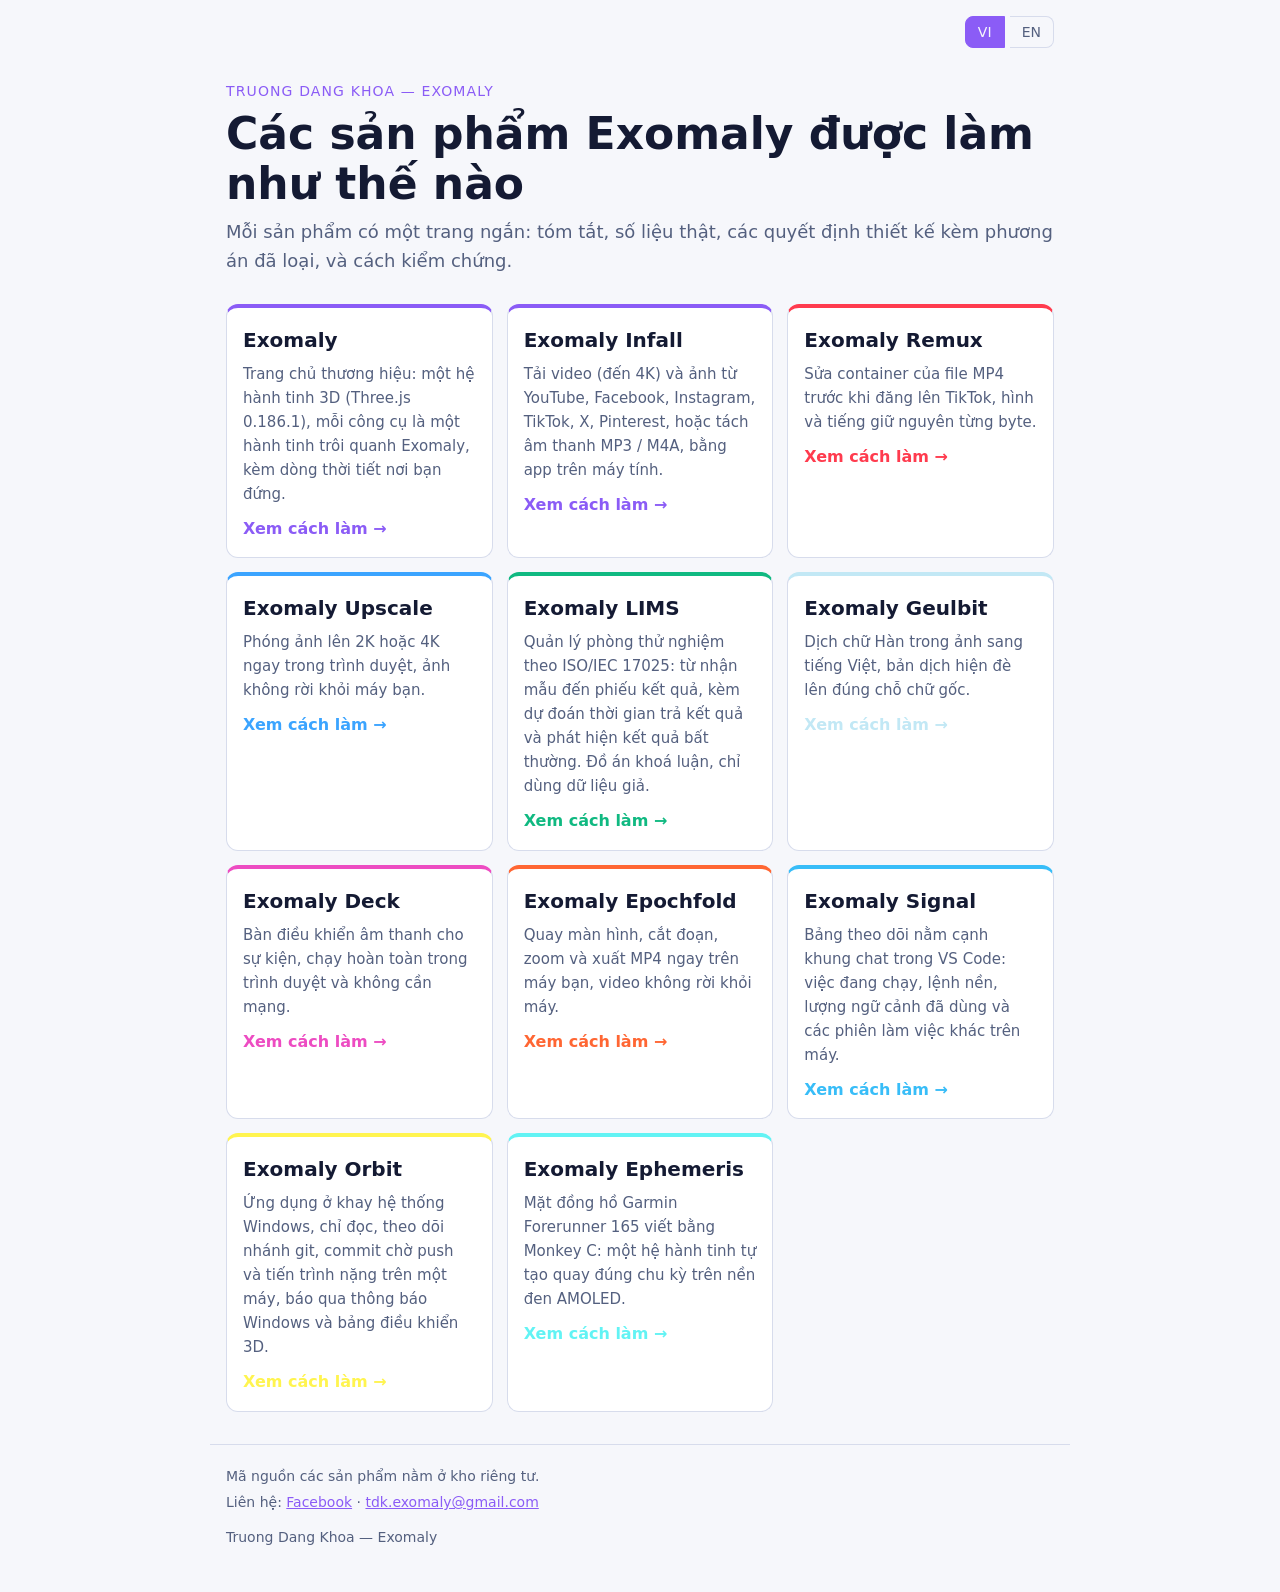
==== commit 36910e82: "README: sua cau mo dau cho dung cach xu ly, bo "free tier", Geulbit sang nhom cong cu, bo Zalo - Cau" ====
--- a/docs/index.html
+++ b/docs/index.html
@@ -24,7 +24,7 @@
 </main>
 <footer>
   <p><span lang="vi">Mã nguồn các sản phẩm nằm ở kho riêng tư.</span><span lang="en">Source code is kept in private repositories.</span></p>
-  <p><span lang="vi">Liên hệ</span><span lang="en">Contact</span>: <a href="https://www.facebook.com/Exomaly">Facebook</a> · <a href="https://zalo.me/0334934592">Zalo</a></p>
+  <p><span lang="vi">Liên hệ</span><span lang="en">Contact</span>: <a href="https://www.facebook.com/Exomaly">Facebook</a> · <a href="mailto:tdk.exomaly@gmail.com">tdk.exomaly@gmail.com</a></p>
   <p class="brand">Truong Dang Khoa — Exomaly</p>
 </footer>
 </body>
